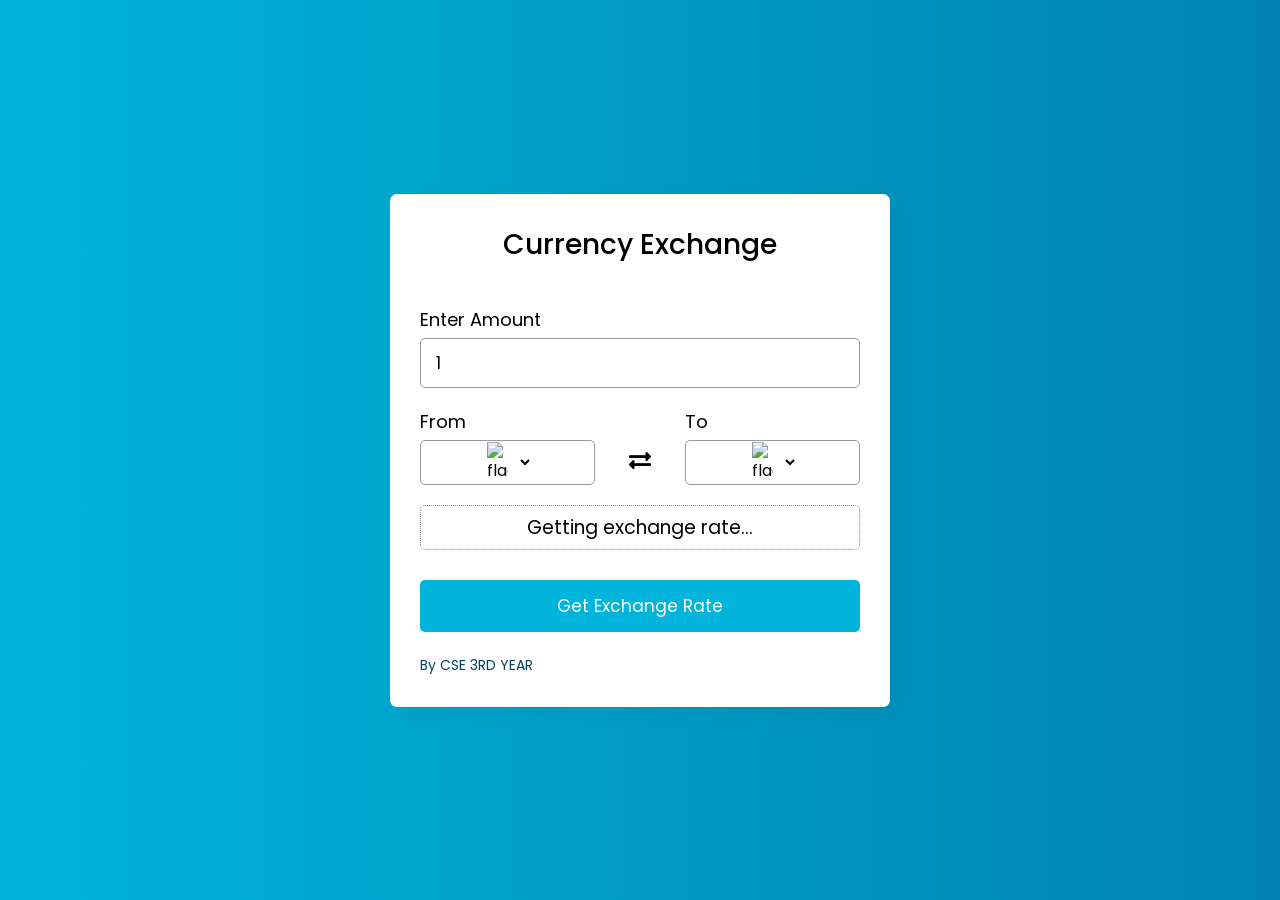
==== index.html @ 102632ce "Add files via upload" ====
<!DOCTYPE html>
<!-- Coding By Ganesh Borade & Yogesh Khadke -->
<html lang="en" dir="ltr">
  <head>
    <meta charset="utf-8">
    <title>Currency Exchange web</title>
    <link rel="stylesheet" href="style.css">
    <meta name="viewport" content="width=device-width, initial-scale=1.0">
    <!-- FontAweome CDN Link for Icons -->
    <link rel="stylesheet" href="https://cdnjs.cloudflare.com/ajax/libs/font-awesome/5.15.3/css/all.min.css"/>
  </head>
  <body>
    <div class="wrapper">
      <header>Currency Exchange</header>
      <form action="#">
        <div class="amount">
          <p>Enter Amount</p>
          <input type="text" value="1">
        </div>
        <div class="drop-list">
          <div class="from">
            <p>From</p>
            <div class="select-box">
              <img src="https://flagcdn.com/48x36/us.png" alt="flag">
              <select> <!-- Options tag are inserted from JavaScript --> </select>
            </div>
          </div>
          <div class="icon"><i class="fas fa-exchange-alt"></i></div>
          <div class="to">
            <p>To</p>
            <div class="select-box">
              <img src="https://flagcdn.com/48x36/af.png" alt="flag">
              <select> <!-- Options tag are inserted from JavaScript --> </select>
            </div>
          </div>
        </div>
        <div class="exchange-rate">Getting exchange rate...</div>
        <button>Get Exchange Rate</button>
      </form>
      <div class="footer"><a class="footer-text" target="_blank" >By CSE 3RD YEAR</a></div>
    </div>

    <script src="js/country-list.js"></script>
    <script src="js/script.js"></script>

  </body>
</html>
---- style.css ----
/* Import Google Font - Poppins */
@import url('https://fonts.googleapis.com/css2?family=Poppins:wght@400;500;600;700&display=swap');
*{
  margin: 0;
  padding: 0;
  box-sizing: border-box;
  font-family: 'Poppins', sans-serif;
}
body{
  display: flex;
  align-items: center;
  justify-content: center;
  min-height: 100vh;
  padding: 0 10px;
  background-image: linear-gradient(to right, #00b4db, #0083b0);


}
::selection{
  color: #fff;
  background: #675AFE;
}
.wrapper{
  width: 500px;
  padding: 30px;
  border-radius: 7px;
  background: #fff;
  box-shadow: 7px 7px 20px rgba(0, 0, 0, 0.05);
}
.wrapper header{
  font-size: 28px;
  font-weight: 500;
  text-align: center;
}
.wrapper form{
  margin: 40px 0 20px 0;
}
form :where(input, select, button){
  width: 100%;
  outline: none;
  border-radius: 5px;
  border: none;
}
form p{
  font-size: 18px;
  margin-bottom: 5px;
}
form input{
  height: 50px;
  font-size: 17px;
  padding: 0 15px;
  border: 1px solid #999;
}
form input:focus{
  padding: 0 14px;
  border: 2px solid #0083b0;
}
form .drop-list{
  display: flex;
  margin-top: 20px;
  align-items: center;
  justify-content: space-between;
}
.drop-list .select-box{
  display: flex;
  width: 175px;
  height: 45px;
  align-items: center;
  border-radius: 5px;
  justify-content: center;
  border: 1px solid #999;
}
.select-box img{
  max-width: 21px;
}
.select-box select{
  width: auto;
  font-size: 20px;
  background: none;
  margin: 0 -5px 0 5px;
}
.select-box select::-webkit-scrollbar{
  width: 8px;
}
.select-box select::-webkit-scrollbar-track{
  background: #fff;
}
.select-box select::-webkit-scrollbar-thumb{
  background: #888;
  border-radius: 8px;
  border-right: 2px solid #ffffff;
}
.drop-list .icon{
  cursor: pointer;
  margin-top: 30px;
  font-size: 22px;
}
form .exchange-rate{
  border: 1px dotted gray;
  border-radius: 5px;
  padding: 7px;
  display: flex;
  justify-content: center;
  align-items: center;
  font-size: 19px;
  margin: 20px 0 30px;
}
form button{
  height: 52px;
  color: #fff;
  font-size: 17px;
  cursor: pointer;
  background: #00b4db;
  transition: all 0.5s;
}
form button:hover{
  background: #049bce;

}



.footer .footer-text{
  text-decoration: none;
  font-size: 14px;
  font-weight: 400;
  color: #024359;
  transition: all 0.5s;
}
.footer .footer-text:hover{
  color: #035c7a;
}

@media (max-width: 700px){
  
.wrapper{
  width: 370px;
}


.drop-list .select-box{
  width: 115px;
  height: 45px;
}


}
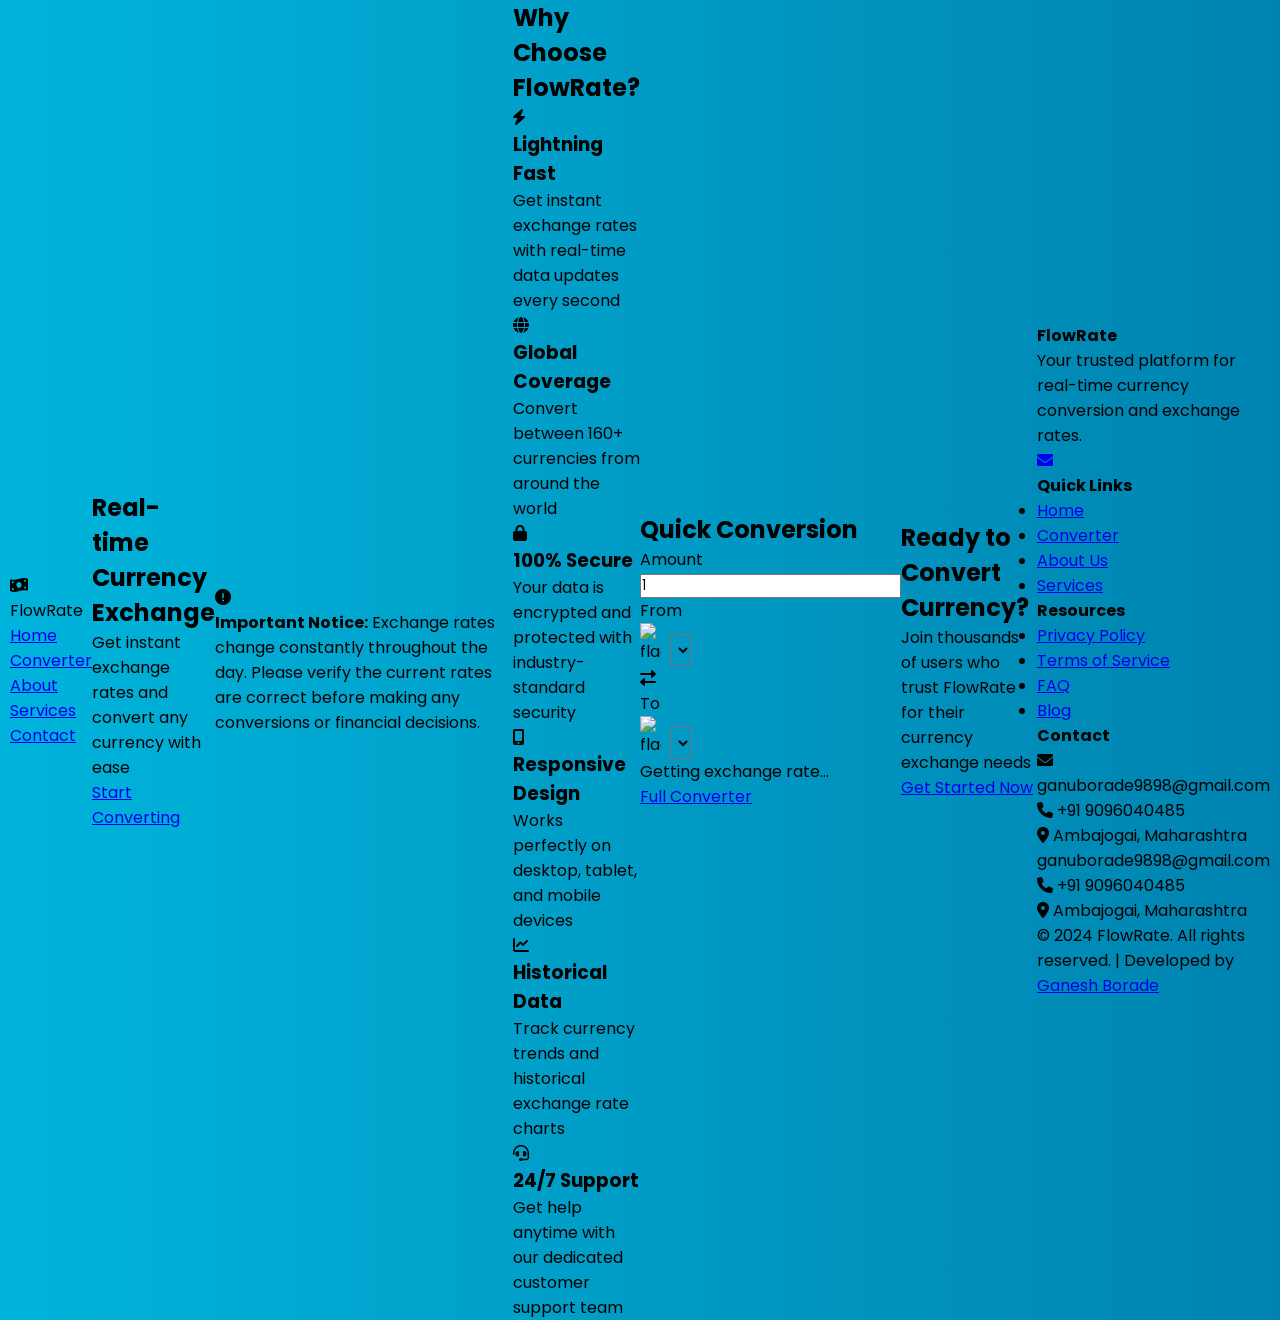
==== commit 1c44f162: "Update index.html" ====
--- a/index.html
+++ b/index.html
@@ -1,47 +1,200 @@
 <!DOCTYPE html>
-<!-- Coding By Ganesh Borade & Yogesh Khadke -->
 <html lang="en" dir="ltr">
-  <head>
+<head>
     <meta charset="utf-8">
-    <title>Currency Exchange web</title>
+    <meta name="viewport" content="width=device-width, initial-scale=1.0">
+    <title>FlowRate - Professional Currency Exchange</title>
     <link rel="stylesheet" href="style.css">
-    <meta name="viewport" content="width=device-width, initial-scale=1.0">
-    <!-- FontAweome CDN Link for Icons -->
-    <link rel="stylesheet" href="https://cdnjs.cloudflare.com/ajax/libs/font-awesome/5.15.3/css/all.min.css"/>
-  </head>
-  <body>
-    <div class="wrapper">
-      <header>Currency Exchange</header>
-      <form action="#">
-        <div class="amount">
-          <p>Enter Amount</p>
-          <input type="text" value="1">
-        </div>
-        <div class="drop-list">
-          <div class="from">
-            <p>From</p>
-            <div class="select-box">
-              <img src="https://flagcdn.com/48x36/us.png" alt="flag">
-              <select> <!-- Options tag are inserted from JavaScript --> </select>
-            </div>
-          </div>
-          <div class="icon"><i class="fas fa-exchange-alt"></i></div>
-          <div class="to">
-            <p>To</p>
-            <div class="select-box">
-              <img src="https://flagcdn.com/48x36/af.png" alt="flag">
-              <select> <!-- Options tag are inserted from JavaScript --> </select>
-            </div>
-          </div>
-        </div>
-        <div class="exchange-rate">Getting exchange rate...</div>
-        <button>Get Exchange Rate</button>
-      </form>
-      <div class="footer"><a class="footer-text" target="_blank" >By CSE 3RD YEAR</a></div>
-    </div>
+    <link rel="stylesheet" href="https://cdnjs.cloudflare.com/ajax/libs/font-awesome/6.0.0/css/all.min.css"/>
+    <link rel="stylesheet" href="https://cdnjs.cloudflare.com/ajax/libs/animate.css/4.1.1/animate.min.css"/>
+</head>
+<body>
+    <!-- Navigation Bar -->
+    <nav class="navbar">
+        <div class="nav-container">
+            <div class="logo">
+                <i class="fas fa-money-bill-wave"></i> FlowRate
+            </div>
+            <div class="menu-toggle" id="menuToggle">
+                <span></span>
+                <span></span>
+                <span></span>
+            </div>
+            <ul class="menu" id="menu">
+                <li><a href="index.html" class="active">Home</a></li>
+                <li><a href="converter.html">Converter</a></li>
+                <li><a href="about.html">About</a></li>
+                <li><a href="services.html">Services</a></li>
+                <li><a href="contact.html">Contact</a></li>
+            </ul>
+        </div>
+    </nav>
+
+    <!-- Hero Section -->
+    <section class="hero">
+        <div class="hero-content animate__animated animate__fadeInUp">
+            <h1>Real-time Currency Exchange</h1>
+            <p>Get instant exchange rates and convert any currency with ease</p>
+            <a href="converter.html" class="btn btn-primary">Start Converting</a>
+        </div>
+        <div class="hero-background">
+            <div class="circle circle1"></div>
+            <div class="circle circle2"></div>
+            <div class="circle circle3"></div>
+        </div>
+    </section>
+
+    <!-- Announcement Banner -->
+    <section class="announcement-banner">
+        <div class="container">
+            <div class="alert alert-info">
+                <i class="fas fa-exclamation-circle"></i>
+                <div class="alert-content">
+                    <strong>Important Notice:</strong> Exchange rates change constantly throughout the day. Please verify the current rates are correct before making any conversions or financial decisions.
+                </div>
+            </div>
+        </div>
+    </section>
+
+    <!-- Features Section -->
+    <section class="features">
+        <div class="container">
+            <h2 class="section-title">Why Choose FlowRate?</h2>
+            <div class="features-grid">
+                <div class="feature-card animate__animated animate__fadeInUp">
+                    <div class="feature-icon">
+                        <i class="fas fa-bolt"></i>
+                    </div>
+                    <h3>Lightning Fast</h3>
+                    <p>Get instant exchange rates with real-time data updates every second</p>
+                </div>
+                <div class="feature-card animate__animated animate__fadeInUp">
+                    <div class="feature-icon">
+                        <i class="fas fa-globe"></i>
+                    </div>
+                    <h3>Global Coverage</h3>
+                    <p>Convert between 160+ currencies from around the world</p>
+                </div>
+                <div class="feature-card animate__animated animate__fadeInUp">
+                    <div class="feature-icon">
+                        <i class="fas fa-lock"></i>
+                    </div>
+                    <h3>100% Secure</h3>
+                    <p>Your data is encrypted and protected with industry-standard security</p>
+                </div>
+                <div class="feature-card animate__animated animate__fadeInUp">
+                    <div class="feature-icon">
+                        <i class="fas fa-mobile-alt"></i>
+                    </div>
+                    <h3>Responsive Design</h3>
+                    <p>Works perfectly on desktop, tablet, and mobile devices</p>
+                </div>
+                <div class="feature-card animate__animated animate__fadeInUp">
+                    <div class="feature-icon">
+                        <i class="fas fa-chart-line"></i>
+                    </div>
+                    <h3>Historical Data</h3>
+                    <p>Track currency trends and historical exchange rate charts</p>
+                </div>
+                <div class="feature-card animate__animated animate__fadeInUp">
+                    <div class="feature-icon">
+                        <i class="fas fa-headset"></i>
+                    </div>
+                    <h3>24/7 Support</h3>
+                    <p>Get help anytime with our dedicated customer support team</p>
+                </div>
+            </div>
+        </div>
+    </section>
+
+    <!-- Quick Converter Section -->
+    <section class="quick-converter">
+        <div class="container">
+            <h2 class="section-title">Quick Conversion</h2>
+            <div class="converter-preview">
+                <div class="amount-box">
+                    <label>Amount</label>
+                    <input type="number" id="quickAmount" value="1" min="0">
+                </div>
+                <div class="currency-box">
+                    <div class="from-currency">
+                        <label>From</label>
+                        <div class="select-box">
+                            <img src="https://flagcdn.com/48x36/us.png" alt="flag">
+                            <select id="quickFrom"></select>
+                        </div>
+                    </div>
+                    <div class="swap-icon" id="swapQuick">
+                        <i class="fas fa-exchange-alt"></i>
+                    </div>
+                    <div class="to-currency">
+                        <label>To</label>
+                        <div class="select-box">
+                            <img src="https://flagcdn.com/48x36/in.png" alt="flag">
+                            <select id="quickTo"></select>
+                        </div>
+                    </div>
+                </div>
+                <div class="result-box">
+                    <div class="exchange-result" id="quickResult">Getting exchange rate...</div>
+                </div>
+                <a href="converter.html" class="btn btn-secondary">Full Converter</a>
+            </div>
+        </div>
+    </section>
+
+    <!-- CTA Section -->
+    <section class="cta-section">
+        <div class="container">
+            <h2>Ready to Convert Currency?</h2>
+            <p>Join thousands of users who trust FlowRate for their currency exchange needs</p>
+            <a href="converter.html" class="btn btn-light">Get Started Now</a>
+        </div>
+    </section>
+
+    <!-- Footer -->
+    <footer class="footer">
+        <div class="footer-container">
+            <div class="footer-section">
+                <h4>FlowRate</h4>
+                <p>Your trusted platform for real-time currency conversion and exchange rates.</p>
+                <div class="social-links">
+                    <a href="mailto:ganuborade9898@gmail.com"><i class="fas fa-envelope"></i></a>
+                </div>
+            </div>
+            <div class="footer-section">
+                <h4>Quick Links</h4>
+                <ul>
+                    <li><a href="index.html">Home</a></li>
+                    <li><a href="converter.html">Converter</a></li>
+                    <li><a href="about.html">About Us</a></li>
+                    <li><a href="services.html">Services</a></li>
+                </ul>
+            </div>
+            <div class="footer-section">
+                <h4>Resources</h4>
+                <ul>
+                    <li><a href="#">Privacy Policy</a></li>
+                    <li><a href="#">Terms of Service</a></li>
+                    <li><a href="#">FAQ</a></li>
+                    <li><a href="#">Blog</a></li>
+                </ul>
+            </div>
+            <div class="footer-section">
+                <h4>Contact</h4>
+                <p><i class="fas fa-envelope"></i> ganuborade9898@gmail.com</p>
+                <p><i class="fas fa-phone"></i> +91 9096040485</p>
+                <p><i class="fas fa-map-marker-alt"></i> Ambajogai, Maharashtra</p>
+            </div>ganuborade9898@gmail.com</p>
+                <p><i class="fas fa-phone"></i> +91 9096040485</p>
+                <p><i class="fas fa-map-marker-alt"></i> Ambajogai, Maharashtra</p>
+            </div>
+
+            <p>&copy; 2024 FlowRate. All rights reserved. | Developed by <a href="#">Ganesh Borade</a></p>
+        </div>
+    </footer>
 
     <script src="js/country-list.js"></script>
-    <script src="js/script.js"></script>
-
-  </body>
+    <script src="js/main.js"></script>
+</body>
 </html>
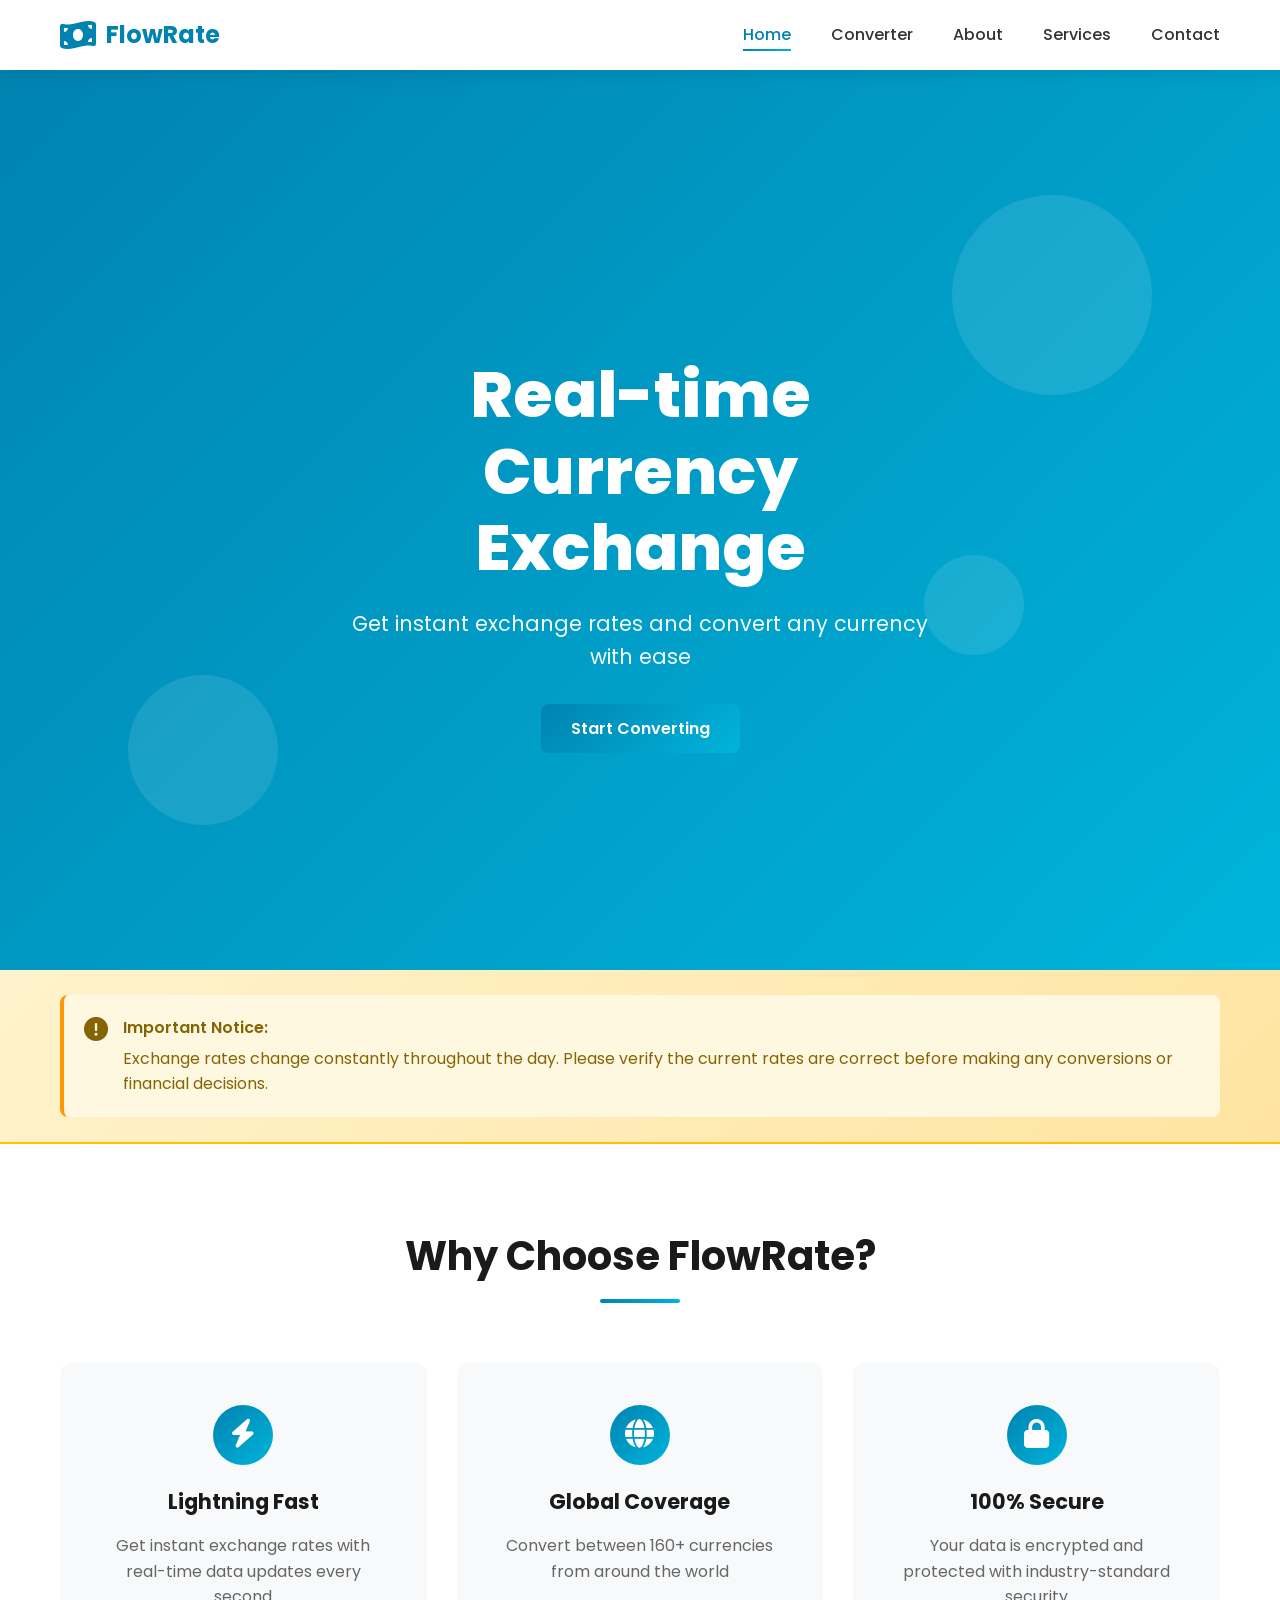
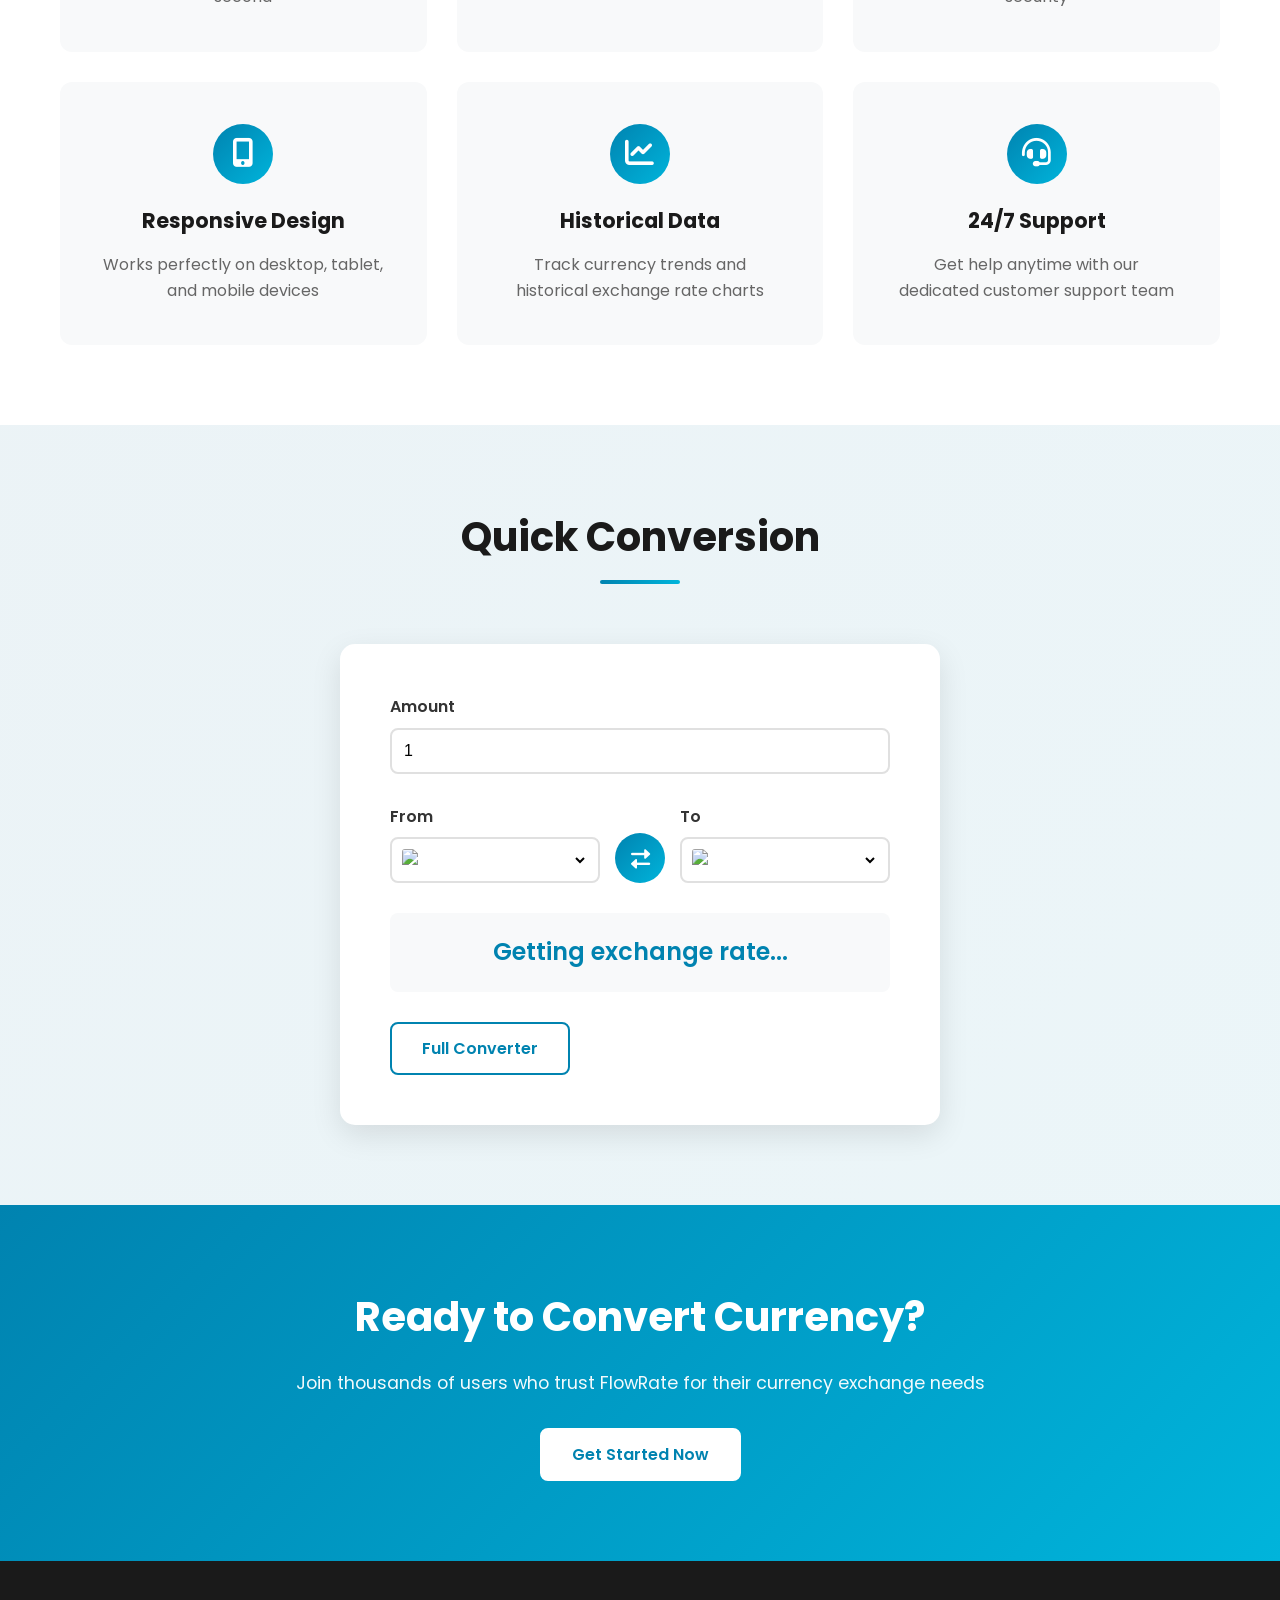
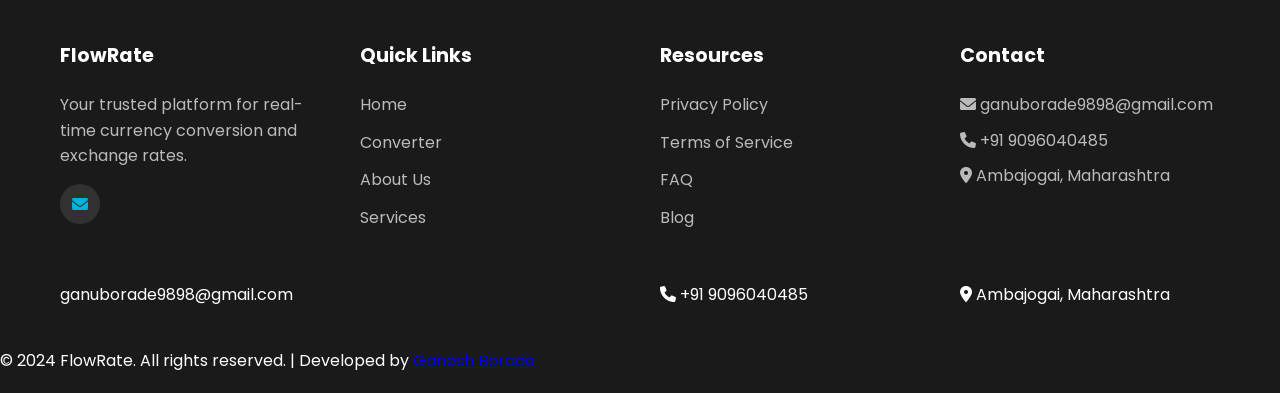
==== commit b2ef5b46: "Update index.html" ====
--- a/index.html
+++ b/index.html
@@ -194,7 +194,7 @@
         </div>
     </footer>
 
-    <script src="js/country-list.js"></script>
-    <script src="js/main.js"></script>
+    <script src="country-list.js"></script>
+    <script src="main.js"></script>
 </body>
 </html>
--- a/style.css
+++ b/style.css
@@ -1,103 +1,1443 @@
-/* Import Google Font - Poppins */
-@import url('https://fonts.googleapis.com/css2?family=Poppins:wght@400;500;600;700&display=swap');
-*{
+/* ==================== GOOGLE FONTS ==================== */
+@import url('https://fonts.googleapis.com/css2?family=Poppins:wght@300;400;500;600;700;800&display=swap');
+
+/* ==================== CSS VARIABLES ==================== */
+:root {
+  --primary-color: #0083b0;
+  --secondary-color: #00b4db;
+  --accent-color: #ff6b6b;
+  --dark-color: #1a1a1a;
+  --light-color: #f8f9fa;
+  --white: #ffffff;
+  --text-dark: #333333;
+  --text-light: #666666;
+  --border-color: #e0e0e0;
+  --shadow: 0 10px 30px rgba(0, 0, 0, 0.1);
+  --shadow-sm: 0 5px 15px rgba(0, 0, 0, 0.08);
+  --transition: all 0.3s ease;
+}
+
+/* ==================== GLOBAL STYLES ==================== */
+* {
   margin: 0;
   padding: 0;
   box-sizing: border-box;
+}
+
+body {
   font-family: 'Poppins', sans-serif;
-}
-body{
+  color: var(--text-dark);
+  line-height: 1.6;
+  background-color: var(--light-color);
+}
+
+html {
+  scroll-behavior: smooth;
+}
+
+::selection {
+  background-color: var(--primary-color);
+  color: var(--white);
+}
+
+/* ==================== UTILITY CLASSES ==================== */
+.container {
+  max-width: 1200px;
+  margin: 0 auto;
+  padding: 0 20px;
+}
+
+.section-title {
+  font-size: 2.5rem;
+  font-weight: 700;
+  text-align: center;
+  margin-bottom: 60px;
+  color: var(--dark-color);
+  position: relative;
+  padding-bottom: 15px;
+}
+
+.section-title::after {
+  content: '';
+  position: absolute;
+  bottom: 0;
+  left: 50%;
+  transform: translateX(-50%);
+  width: 80px;
+  height: 4px;
+  background: linear-gradient(to right, var(--primary-color), var(--secondary-color));
+  border-radius: 2px;
+}
+
+/* ==================== BUTTONS ==================== */
+.btn {
+  padding: 12px 30px;
+  border: none;
+  border-radius: 8px;
+  font-size: 1rem;
+  font-weight: 600;
+  cursor: pointer;
+  transition: var(--transition);
+  display: inline-block;
+  text-decoration: none;
+  text-align: center;
+}
+
+.btn-primary {
+  background: linear-gradient(135deg, var(--primary-color), var(--secondary-color));
+  color: var(--white);
+}
+
+.btn-primary:hover {
+  transform: translateY(-2px);
+  box-shadow: 0 15px 35px rgba(0, 131, 176, 0.3);
+}
+
+.btn-secondary {
+  background-color: var(--white);
+  color: var(--primary-color);
+  border: 2px solid var(--primary-color);
+}
+
+.btn-secondary:hover {
+  background-color: var(--primary-color);
+  color: var(--white);
+}
+
+.btn-light {
+  background-color: var(--white);
+  color: var(--primary-color);
+  border: 2px solid var(--white);
+}
+
+.btn-light:hover {
+  background-color: transparent;
+  color: var(--white);
+}
+
+.btn-convert {
+  width: 100%;
+  padding: 15px;
+  font-size: 1.1rem;
+}
+
+/* ==================== NAVBAR ==================== */
+.navbar {
+  position: sticky;
+  top: 0;
+  z-index: 1000;
+  background: var(--white);
+  box-shadow: var(--shadow-sm);
+}
+
+.nav-container {
+  max-width: 1200px;
+  margin: 0 auto;
+  padding: 0 20px;
+  display: flex;
+  justify-content: space-between;
+  align-items: center;
+  height: 70px;
+}
+
+.logo {
+  font-size: 1.5rem;
+  font-weight: 700;
+  color: var(--primary-color);
+  display: flex;
+  align-items: center;
+  gap: 10px;
+  text-decoration: none;
+}
+
+.logo i {
+  font-size: 2rem;
+}
+
+.menu {
+  display: flex;
+  list-style: none;
+  gap: 40px;
+  align-items: center;
+}
+
+.menu a {
+  color: var(--text-dark);
+  text-decoration: none;
+  font-weight: 500;
+  transition: var(--transition);
+  position: relative;
+}
+
+.menu a::after {
+  content: '';
+  position: absolute;
+  bottom: -5px;
+  left: 0;
+  width: 0;
+  height: 2px;
+  background: linear-gradient(to right, var(--primary-color), var(--secondary-color));
+  transition: width 0.3s ease;
+}
+
+.menu a:hover::after,
+.menu a.active::after {
+  width: 100%;
+}
+
+.menu a:hover,
+.menu a.active {
+  color: var(--primary-color);
+}
+
+.menu-toggle {
+  display: none;
+  flex-direction: column;
+  cursor: pointer;
+  gap: 6px;
+}
+
+.menu-toggle span {
+  width: 25px;
+  height: 3px;
+  background-color: var(--primary-color);
+  border-radius: 3px;
+  transition: var(--transition);
+}
+
+/* ==================== HERO SECTION ==================== */
+.hero {
+  min-height: 100vh;
   display: flex;
   align-items: center;
   justify-content: center;
-  min-height: 100vh;
-  padding: 0 10px;
-  background-image: linear-gradient(to right, #00b4db, #0083b0);
-
-
-}
-::selection{
-  color: #fff;
-  background: #675AFE;
-}
-.wrapper{
-  width: 500px;
+  background: linear-gradient(135deg, var(--primary-color), var(--secondary-color));
+  position: relative;
+  overflow: hidden;
+  padding-top: 70px;
+}
+
+.hero-background {
+  position: absolute;
+  width: 100%;
+  height: 100%;
+  overflow: hidden;
+}
+
+.circle {
+  position: absolute;
+  border-radius: 50%;
+  opacity: 0.1;
+  animation: float 6s ease-in-out infinite;
+}
+
+.circle1 {
+  width: 200px;
+  height: 200px;
+  background: var(--white);
+  top: 10%;
+  right: 10%;
+  animation-delay: 0s;
+}
+
+.circle2 {
+  width: 150px;
+  height: 150px;
+  background: var(--white);
+  bottom: 20%;
+  left: 10%;
+  animation-delay: 2s;
+}
+
+.circle3 {
+  width: 100px;
+  height: 100px;
+  background: var(--white);
+  top: 50%;
+  right: 20%;
+  animation-delay: 4s;
+}
+
+@keyframes float {
+  0%, 100% { transform: translateY(0px); }
+  50% { transform: translateY(-20px); }
+}
+
+.hero-content {
+  text-align: center;
+  color: var(--white);
+  z-index: 1;
+  max-width: 600px;
+}
+
+.hero-content h1 {
+  font-size: 4rem;
+  font-weight: 800;
+  margin-bottom: 20px;
+  line-height: 1.2;
+}
+
+.hero-content p {
+  font-size: 1.3rem;
+  margin-bottom: 30px;
+  opacity: 0.95;
+}
+
+/* ==================== ANNOUNCEMENT BANNER ==================== */
+.announcement-banner {
+  background: linear-gradient(135deg, #fff3cd, #ffe4a1);
+  padding: 25px 0;
+  border-bottom: 2px solid #ffc107;
+}
+
+.alert {
+  display: flex;
+  align-items: flex-start;
+  gap: 15px;
+  padding: 20px;
+  border-radius: 8px;
+  border-left: 4px solid #ffc107;
+}
+
+.alert-info {
+  background-color: #fff8e1;
+  border-left-color: #ff9800;
+  color: #856404;
+}
+
+.alert i {
+  font-size: 1.5rem;
+  margin-top: 2px;
+  flex-shrink: 0;
+}
+
+.alert-content {
+  flex: 1;
+}
+
+.alert-content strong {
+  display: block;
+  margin-bottom: 5px;
+  font-weight: 600;
+}
+
+/* ==================== FEATURES SECTION ==================== */
+.features {
+  padding: 80px 0;
+  background-color: var(--white);
+}
+
+.features-grid {
+  display: grid;
+  grid-template-columns: repeat(auto-fit, minmax(300px, 1fr));
+  gap: 30px;
+}
+
+.feature-card {
+  padding: 40px;
+  background-color: var(--light-color);
+  border-radius: 12px;
+  text-align: center;
+  transition: var(--transition);
+  border: 2px solid transparent;
+}
+
+.feature-card:hover {
+  border-color: var(--primary-color);
+  transform: translateY(-10px);
+  box-shadow: var(--shadow);
+}
+
+.feature-icon {
+  width: 60px;
+  height: 60px;
+  background: linear-gradient(135deg, var(--primary-color), var(--secondary-color));
+  border-radius: 50%;
+  display: flex;
+  align-items: center;
+  justify-content: center;
+  color: var(--white);
+  font-size: 1.8rem;
+  margin: 0 auto 20px;
+}
+
+.feature-card h3 {
+  font-size: 1.3rem;
+  margin-bottom: 15px;
+  color: var(--dark-color);
+}
+
+.feature-card p {
+  color: var(--text-light);
+  line-height: 1.6;
+}
+
+/* ==================== QUICK CONVERTER SECTION ==================== */
+.quick-converter {
+  padding: 80px 0;
+  background: linear-gradient(135deg, rgba(0, 131, 176, 0.05), rgba(0, 180, 219, 0.05));
+}
+
+.converter-preview {
+  background: var(--white);
+  padding: 50px;
+  border-radius: 15px;
+  box-shadow: var(--shadow);
+  max-width: 600px;
+  margin: 0 auto;
+}
+
+.amount-box {
+  margin-bottom: 30px;
+}
+
+.amount-box label,
+.currency-box label,
+.from-currency label,
+.to-currency label {
+  display: block;
+  margin-bottom: 8px;
+  font-weight: 600;
+  color: var(--text-dark);
+}
+
+.amount-box input {
+  width: 100%;
+  padding: 12px;
+  border: 2px solid var(--border-color);
+  border-radius: 8px;
+  font-size: 1rem;
+  transition: var(--transition);
+}
+
+.amount-box input:focus {
+  outline: none;
+  border-color: var(--primary-color);
+  box-shadow: 0 0 0 3px rgba(0, 131, 176, 0.1);
+}
+
+.currency-box {
+  display: flex;
+  gap: 15px;
+  align-items: flex-end;
+  margin-bottom: 30px;
+}
+
+.from-currency,
+.to-currency {
+  flex: 1;
+}
+
+.select-box {
+  display: flex;
+  align-items: center;
+  gap: 10px;
+  padding: 10px;
+  border: 2px solid var(--border-color);
+  border-radius: 8px;
+  transition: var(--transition);
+}
+
+.select-box:focus-within {
+  border-color: var(--primary-color);
+}
+
+.select-box img {
+  width: 30px;
+  height: 22px;
+  object-fit: cover;
+  border-radius: 3px;
+}
+
+.select-box select {
+  flex: 1;
+  border: none;
+  background: none;
+  font-size: 1rem;
+  font-weight: 500;
+  cursor: pointer;
+}
+
+.select-box select:focus {
+  outline: none;
+}
+
+.swap-icon {
+  width: 50px;
+  height: 50px;
+  background: linear-gradient(135deg, var(--primary-color), var(--secondary-color));
+  border-radius: 50%;
+  display: flex;
+  align-items: center;
+  justify-content: center;
+  color: var(--white);
+  cursor: pointer;
+  transition: var(--transition);
+  font-size: 1.2rem;
+  flex-shrink: 0;
+}
+
+.swap-icon:hover {
+  transform: rotate(180deg);
+}
+
+.result-box {
+  background-color: var(--light-color);
+  padding: 20px;
+  border-radius: 8px;
+  margin-bottom: 30px;
+  text-align: center;
+}
+
+.exchange-result {
+  font-size: 1.5rem;
+  font-weight: 600;
+  color: var(--primary-color);
+}
+
+.rate-info {
+  font-size: 0.9rem;
+  color: var(--text-light);
+  margin-top: 10px;
+}
+
+/* ==================== CONVERTER SECTION ==================== */
+.page-header {
+  background: linear-gradient(135deg, var(--primary-color), var(--secondary-color));
+  color: var(--white);
+  padding: 80px 0;
+  text-align: center;
+  margin-top: 70px;
+}
+
+.page-header h1 {
+  font-size: 3rem;
+  margin-bottom: 15px;
+}
+
+.page-header p {
+  font-size: 1.2rem;
+  opacity: 0.9;
+}
+
+.converter-section {
+  padding: 80px 0;
+}
+
+.converter-wrapper {
+  display: grid;
+  grid-template-columns: 2fr 1fr;
+  gap: 40px;
+  align-items: start;
+}
+
+.converter-card {
+  background: var(--white);
+  padding: 40px;
+  border-radius: 15px;
+  box-shadow: var(--shadow);
+}
+
+.converter-card h2 {
+  margin-bottom: 30px;
+  color: var(--dark-color);
+  font-size: 1.8rem;
+}
+
+.form-group {
+  margin-bottom: 25px;
+}
+
+.form-group label {
+  display: block;
+  margin-bottom: 8px;
+  font-weight: 600;
+  color: var(--text-dark);
+}
+
+.form-group input {
+  width: 100%;
+  padding: 12px;
+  border: 2px solid var(--border-color);
+  border-radius: 8px;
+  font-size: 1rem;
+  transition: var(--transition);
+}
+
+.form-group input:focus {
+  outline: none;
+  border-color: var(--primary-color);
+  box-shadow: 0 0 0 3px rgba(0, 131, 176, 0.1);
+}
+
+.currency-selection {
+  display: flex;
+  gap: 15px;
+  align-items: flex-end;
+  margin-bottom: 30px;
+}
+
+.currency-selection .currency-box {
+  flex: 1;
+}
+
+.exchange-btn-container {
+  display: flex;
+  justify-content: center;
+}
+
+.exchange-btn {
+  width: 50px;
+  height: 50px;
+  border: none;
+  background: linear-gradient(135deg, var(--primary-color), var(--secondary-color));
+  border-radius: 50%;
+  color: var(--white);
+  cursor: pointer;
+  transition: var(--transition);
+  font-size: 1.2rem;
+  flex-shrink: 0;
+}
+
+.exchange-btn:hover {
+  transform: rotate(180deg);
+}
+
+.result-section {
+  background-color: var(--light-color);
+  padding: 25px;
+  border-radius: 8px;
+  margin-bottom: 30px;
+  border-left: 4px solid var(--primary-color);
+}
+
+.exchange-rate-display {
+  font-size: 1.4rem;
+  font-weight: 700;
+  color: var(--primary-color);
+  text-align: center;
+}
+
+.info-panel {
+  background: var(--white);
   padding: 30px;
-  border-radius: 7px;
-  background: #fff;
-  box-shadow: 7px 7px 20px rgba(0, 0, 0, 0.05);
-}
-.wrapper header{
-  font-size: 28px;
-  font-weight: 500;
+  border-radius: 15px;
+  box-shadow: var(--shadow);
+}
+
+.info-panel h3 {
+  margin-bottom: 20px;
+  color: var(--dark-color);
+}
+
+.info-content p {
+  margin-bottom: 15px;
+  color: var(--text-light);
+  line-height: 1.8;
+}
+
+.info-content p strong {
+  color: var(--text-dark);
+}
+
+/* ==================== MULTI-CONVERTER SECTION ==================== */
+.multi-converter-section {
+  padding: 80px 0;
+  background-color: var(--light-color);
+}
+
+.multi-converter-grid {
+  max-width: 600px;
+  margin: 0 auto;
+}
+
+.multi-converter-card {
+  background: var(--white);
+  padding: 40px;
+  border-radius: 15px;
+  box-shadow: var(--shadow);
+}
+
+.input-group {
+  margin-bottom: 30px;
+}
+
+.input-group label {
+  display: block;
+  margin-bottom: 8px;
+  font-weight: 600;
+}
+
+.input-group input {
+  width: 100%;
+  padding: 12px;
+  border: 2px solid var(--border-color);
+  border-radius: 8px;
+  font-size: 1rem;
+}
+
+/* ==================== COMPARISON TABLE ==================== */
+.comparison-section {
+  padding: 80px 0;
+}
+
+.table-wrapper {
+  background: var(--white);
+  border-radius: 15px;
+  overflow: hidden;
+  box-shadow: var(--shadow);
+}
+
+.rates-table {
+  width: 100%;
+  border-collapse: collapse;
+}
+
+.rates-table thead {
+  background: linear-gradient(135deg, var(--primary-color), var(--secondary-color));
+  color: var(--white);
+}
+
+.rates-table th {
+  padding: 20px;
+  text-align: left;
+  font-weight: 600;
+}
+
+.rates-table td {
+  padding: 15px 20px;
+  border-bottom: 1px solid var(--border-color);
+}
+
+.rates-table tbody tr:hover {
+  background-color: var(--light-color);
+}
+
+/* ==================== CTA SECTION ==================== */
+.cta-section {
+  background: linear-gradient(135deg, var(--primary-color), var(--secondary-color));
+  color: var(--white);
+  padding: 80px 0;
   text-align: center;
 }
-.wrapper form{
-  margin: 40px 0 20px 0;
-}
-form :where(input, select, button){
+
+.cta-section h2 {
+  font-size: 2.5rem;
+  margin-bottom: 20px;
+}
+
+.cta-section p {
+  font-size: 1.1rem;
+  margin-bottom: 30px;
+  opacity: 0.95;
+}
+
+/* ==================== ABOUT SECTION ==================== */
+.about-section {
+  padding: 80px 0;
+}
+
+.about-content {
+  display: grid;
+  grid-template-columns: 1.5fr 1fr;
+  gap: 60px;
+  align-items: center;
+}
+
+.about-text h2 {
+  font-size: 2.2rem;
+  margin-bottom: 20px;
+  color: var(--dark-color);
+}
+
+.about-text h3 {
+  font-size: 1.4rem;
+  margin-top: 30px;
+  margin-bottom: 15px;
+  color: var(--primary-color);
+}
+
+.about-text p {
+  color: var(--text-light);
+  margin-bottom: 15px;
+  line-height: 1.8;
+}
+
+.about-stats {
+  display: grid;
+  grid-template-columns: repeat(2, 1fr);
+  gap: 20px;
+}
+
+.stat-card {
+  background: linear-gradient(135deg, var(--primary-color), var(--secondary-color));
+  color: var(--white);
+  padding: 30px;
+  border-radius: 12px;
+  text-align: center;
+}
+
+.stat-card h3 {
+  font-size: 2.5rem;
+  margin-bottom: 10px;
+}
+
+.stat-card p {
+  font-size: 0.95rem;
+  opacity: 0.95;
+}
+
+/* ==================== VALUES SECTION ==================== */
+.values-section {
+  padding: 80px 0;
+  background-color: var(--light-color);
+}
+
+.values-grid {
+  display: grid;
+  grid-template-columns: repeat(auto-fit, minmax(280px, 1fr));
+  gap: 30px;
+}
+
+.value-card {
+  background: var(--white);
+  padding: 30px;
+  border-radius: 12px;
+  text-align: center;
+  box-shadow: var(--shadow-sm);
+  transition: var(--transition);
+}
+
+.value-card:hover {
+  transform: translateY(-5px);
+  box-shadow: var(--shadow);
+}
+
+.value-icon {
+  width: 60px;
+  height: 60px;
+  background: linear-gradient(135deg, var(--primary-color), var(--secondary-color));
+  border-radius: 50%;
+  display: flex;
+  align-items: center;
+  justify-content: center;
+  color: var(--white);
+  font-size: 1.8rem;
+  margin: 0 auto 20px;
+}
+
+.value-card h3 {
+  margin-bottom: 10px;
+  color: var(--dark-color);
+}
+
+.value-card p {
+  color: var(--text-light);
+  line-height: 1.6;
+}
+
+/* ==================== TEAM SECTION ==================== */
+.team-section {
+  padding: 80px 0;
+}
+
+.team-grid {
+  display: grid;
+  grid-template-columns: repeat(auto-fit, minmax(300px, 1fr));
+  gap: 40px;
+  max-width: 900px;
+  margin: 0 auto;
+}
+
+.team-card {
+  background: var(--white);
+  padding: 30px;
+  border-radius: 12px;
+  text-align: center;
+  box-shadow: var(--shadow-sm);
+  transition: var(--transition);
+}
+
+.team-card:hover {
+  transform: translateY(-10px);
+  box-shadow: var(--shadow);
+}
+
+.team-image {
+  font-size: 5rem;
+  color: var(--primary-color);
+  margin-bottom: 20px;
+}
+
+.team-card h3 {
+  font-size: 1.4rem;
+  margin-bottom: 5px;
+  color: var(--dark-color);
+}
+
+.team-card > p:nth-of-type(1) {
+  color: var(--primary-color);
+  font-weight: 600;
+  margin-bottom: 15px;
+}
+
+.team-bio {
+  color: var(--text-light);
+  margin-bottom: 20px !important;
+}
+
+.team-socials {
+  display: flex;
+  gap: 10px;
+  justify-content: center;
+}
+
+.team-socials a {
+  width: 40px;
+  height: 40px;
+  border-radius: 50%;
+  background: var(--light-color);
+  display: flex;
+  align-items: center;
+  justify-content: center;
+  color: var(--primary-color);
+  transition: var(--transition);
+  text-decoration: none;
+}
+
+.team-socials a:hover {
+  background: var(--primary-color);
+  color: var(--white);
+}
+
+/* ==================== SERVICES SECTION ==================== */
+.services-section {
+  padding: 80px 0;
+}
+
+.services-grid {
+  display: grid;
+  grid-template-columns: repeat(auto-fit, minmax(320px, 1fr));
+  gap: 30px;
+}
+
+.service-card {
+  background: var(--white);
+  padding: 30px;
+  border-radius: 12px;
+  box-shadow: var(--shadow-sm);
+  transition: var(--transition);
+  border: 2px solid transparent;
+}
+
+.service-card:hover {
+  border-color: var(--primary-color);
+  transform: translateY(-10px);
+  box-shadow: var(--shadow);
+}
+
+.service-icon {
+  font-size: 2.5rem;
+  color: var(--primary-color);
+  margin-bottom: 20px;
+}
+
+.service-card h3 {
+  margin-bottom: 15px;
+  color: var(--dark-color);
+}
+
+.service-card p {
+  color: var(--text-light);
+  margin-bottom: 20px;
+  line-height: 1.6;
+}
+
+.service-link {
+  color: var(--primary-color);
+  text-decoration: none;
+  font-weight: 600;
+  display: inline-flex;
+  align-items: center;
+  gap: 8px;
+  transition: var(--transition);
+}
+
+.service-link:hover {
+  gap: 12px;
+}
+
+/* ==================== PRICING SECTION ==================== */
+.pricing-section {
+  padding: 80px 0;
+  background-color: var(--light-color);
+}
+
+.pricing-grid {
+  display: grid;
+  grid-template-columns: repeat(auto-fit, minmax(300px, 1fr));
+  gap: 30px;
+  max-width: 1000px;
+  margin: 0 auto;
+}
+
+.pricing-card {
+  background: var(--white);
+  padding: 40px;
+  border-radius: 12px;
+  text-align: center;
+  transition: var(--transition);
+  border: 2px solid var(--border-color);
+  position: relative;
+}
+
+.pricing-card.featured {
+  border-color: var(--primary-color);
+  transform: scale(1.05);
+  box-shadow: var(--shadow);
+}
+
+.pricing-card:hover {
+  box-shadow: var(--shadow);
+}
+
+.pricing-card h3 {
+  font-size: 1.5rem;
+  margin-bottom: 20px;
+}
+
+.price {
+  margin-bottom: 30px;
+}
+
+.currency {
+  font-size: 1.2rem;
+  color: var(--text-light);
+}
+
+.amount {
+  font-size: 3rem;
+  font-weight: 700;
+  color: var(--primary-color);
+}
+
+.period {
+  color: var(--text-light);
+  font-size: 1rem;
+}
+
+.badge {
+  position: absolute;
+  top: -12px;
+  left: 50%;
+  transform: translateX(-50%);
+  background: linear-gradient(135deg, var(--primary-color), var(--secondary-color));
+  color: var(--white);
+  padding: 6px 15px;
+  border-radius: 20px;
+  font-size: 0.85rem;
+  font-weight: 600;
+}
+
+.pricing-features {
+  list-style: none;
+  margin: 30px 0;
+  text-align: left;
+}
+
+.pricing-features li {
+  padding: 10px 0;
+  color: var(--text-light);
+  border-bottom: 1px solid var(--border-color);
+}
+
+.pricing-features li:last-child {
+  border-bottom: none;
+}
+
+.pricing-features i {
+  color: var(--primary-color);
+  margin-right: 10px;
+}
+
+.pricing-features i.fa-times {
+  color: #ccc;
+}
+
+.pricing-card .btn {
   width: 100%;
+}
+
+/* ==================== CONTACT SECTION ==================== */
+.contact-section {
+  padding: 80px 0;
+}
+
+.contact-wrapper {
+  display: grid;
+  grid-template-columns: 1fr 1fr;
+  gap: 60px;
+}
+
+.contact-form-container h2,
+.contact-info-container h2 {
+  margin-bottom: 30px;
+  font-size: 1.8rem;
+}
+
+.contact-form input,
+.contact-form textarea {
+  width: 100%;
+  padding: 12px;
+  border: 2px solid var(--border-color);
+  border-radius: 8px;
+  font-family: inherit;
+  transition: var(--transition);
+  margin-bottom: 20px;
+}
+
+.contact-form input:focus,
+.contact-form textarea:focus {
   outline: none;
-  border-radius: 5px;
-  border: none;
-}
-form p{
-  font-size: 18px;
+  border-color: var(--primary-color);
+  box-shadow: 0 0 0 3px rgba(0, 131, 176, 0.1);
+}
+
+.contact-form label {
+  display: block;
+  margin-bottom: 8px;
+  font-weight: 600;
+  color: var(--text-dark);
+}
+
+.info-item {
+  display: flex;
+  gap: 20px;
+  margin-bottom: 30px;
+}
+
+.info-icon {
+  width: 50px;
+  height: 50px;
+  background: linear-gradient(135deg, var(--primary-color), var(--secondary-color));
+  border-radius: 50%;
+  display: flex;
+  align-items: center;
+  justify-content: center;
+  color: var(--white);
+  font-size: 1.3rem;
+  flex-shrink: 0;
+}
+
+.info-content h3 {
   margin-bottom: 5px;
-}
-form input{
-  height: 50px;
-  font-size: 17px;
-  padding: 0 15px;
-  border: 1px solid #999;
-}
-form input:focus{
-  padding: 0 14px;
-  border: 2px solid #0083b0;
-}
-form .drop-list{
-  display: flex;
-  margin-top: 20px;
-  align-items: center;
-  justify-content: space-between;
-}
-.drop-list .select-box{
-  display: flex;
-  width: 175px;
+  color: var(--dark-color);
+}
+
+.info-content p {
+  color: var(--text-light);
+}
+
+.social-links-large {
+  margin-top: 40px;
+  padding-top: 30px;
+  border-top: 2px solid var(--border-color);
+}
+
+.social-links-large h3 {
+  margin-bottom: 15px;
+}
+
+.socials {
+  display: flex;
+  gap: 15px;
+}
+
+.social-btn {
+  width: 45px;
   height: 45px;
-  align-items: center;
-  border-radius: 5px;
+  border-radius: 50%;
+  background: linear-gradient(135deg, var(--primary-color), var(--secondary-color));
+  color: var(--white);
+  display: flex;
+  align-items: center;
   justify-content: center;
-  border: 1px solid #999;
-}
-.select-box img{
-  max-width: 21px;
-}
-.select-box select{
-  width: auto;
-  font-size: 20px;
-  background: none;
-  margin: 0 -5px 0 5px;
-}
-.select-box select::-webkit-scrollbar{
-  width: 8px;
-}
-.select-box select::-webkit-scrollbar-track{
-  background: #fff;
-}
-.select-box select::-webkit-scrollbar-thumb{
-  background: #888;
-  border-radius: 8px;
-  border-right: 2px solid #ffffff;
-}
-.drop-list .icon{
-  cursor: pointer;
-  margin-top: 30px;
-  font-size: 22px;
-}
-form .exchange-rate{
-  border: 1px dotted gray;
-  border-radius: 5px;
+  text-decoration: none;
+  transition: var(--transition);
+}
+
+.social-btn:hover {
+  transform: translateY(-3px);
+}
+
+.map-section {
+  padding: 80px 0;
+  background-color: var(--light-color);
+}
+
+.map-placeholder {
+  width: 100%;
+  height: 400px;
+  background-color: var(--white);
+  border-radius: 12px;
+  display: flex;
+  flex-direction: column;
+  align-items: center;
+  justify-content: center;
+  box-shadow: var(--shadow);
+  color: var(--text-light);
+}
+
+.map-placeholder i {
+  font-size: 3rem;
+  color: var(--primary-color);
+  margin-bottom: 15px;
+}
+
+/* ==================== FAQ SECTION ==================== */
+.faq-section {
+  padding: 80px 0;
+}
+
+.faq-grid {
+  display: grid;
+  grid-template-columns: repeat(auto-fit, minmax(300px, 1fr));
+  gap: 30px;
+}
+
+.faq-item {
+  background: var(--white);
+  padding: 30px;
+  border-radius: 12px;
+  box-shadow: var(--shadow-sm);
+  transition: var(--transition);
+}
+
+.faq-item:hover {
+  box-shadow: var(--shadow);
+  border-left: 4px solid var(--primary-color);
+}
+
+.faq-item h3 {
+  margin-bottom: 15px;
+  color: var(--dark-color);
+}
+
+.faq-item p {
+  color: var(--text-light);
+  line-height: 1.6;
+}
+
+/* ==================== FOOTER ==================== */
+.footer {
+  background: var(--dark-color);
+  color: var(--white);
+  padding: 80px 0 20px;
+}
+
+.footer-container {
+  max-width: 1200px;
+  margin: 0 auto;
+  padding: 0 20px;
+  display: grid;
+  grid-template-columns: repeat(auto-fit, minmax(250px, 1fr));
+  gap: 40px;
+  margin-bottom: 40px;
+}
+
+.footer-section h4 {
+  font-size: 1.2rem;
+  margin-bottom: 20px;
+}
+
+.footer-section p {
+  color: rgba(255, 255, 255, 0.7);
+  margin-bottom: 10px;
+  line-height: 1.6;
+}
+
+.footer-section ul {
+  list-style: none;
+}
+
+.footer-section ul li {
+  margin-bottom: 12px;
+}
+
+.footer-section ul li a {
+  color: rgba(255, 255, 255, 0.7);
+  text-decoration: none;
+  transition: var(--transition);
+}
+
+.footer-section ul li a:hover {
+  color: var(--secondary-color);
+}
+
+.social-links {
+  display: flex;
+  gap: 15px;
+  margin-top: 15px;
+}
+
+.social-links a {
+  width: 40px;
+  height: 40px;
+  background: rgba(255, 255, 255, 0.1);
+  border-radius: 50%;
+  display: flex;
+  align-items: center;
+  justify-content: center;
+  color: var(--secondary-color);
+  text-decoration: none;
+  transition: var(--transition);
+}
+
+.social-links a:hover {
+  background: var(--secondary-color);
+  color: var(--dark-color);
+}
+
+.footer-bottom {
+  border-top: 1px solid rgba(255, 255, 255, 0.1);
+  text-align: center;
+  padding-top: 30px;
+  color: rgba(255, 255, 255, 0.6);
+}
+
+.footer-bottom a {
+  color: var(--secondary-color);
+  text-decoration: none;
+}
+
+.footer-bottom a:hover {
+  text-decoration: underline;
+}
+
+/* ==================== RESPONSIVE DESIGN ==================== */
+@media (max-width: 768px) {
+  .menu-toggle {
+    display: flex;
+  }
+
+  .menu {
+    position: absolute;
+    top: 70px;
+    left: 0;
+    right: 0;
+    flex-direction: column;
+    background: var(--white);
+    padding: 20px;
+    gap: 0;
+    display: none;
+    box-shadow: var(--shadow);
+  }
+
+  .menu.active {
+    display: flex;
+  }
+
+  .menu li {
+    width: 100%;
+    padding: 15px 0;
+    border-bottom: 1px solid var(--border-color);
+  }
+
+  .menu li:last-child {
+    border-bottom: none;
+  }
+
+  .hero-content h1 {
+    font-size: 2.5rem;
+  }
+
+  .hero-content p {
+    font-size: 1rem;
+  }
+
+  .section-title {
+    font-size: 2rem;
+    margin-bottom: 40px;
+  }
+
+  .features,
+  .quick-converter,
+  .cta-section,
+  .about-section,
+  .values-section,
+  .team-section,
+  .services-section,
+  .pricing-section,
+  .contact-section,
+  .faq-section,
+  .comparison-section,
+  .multi-converter-section {
+    padding: 50px 0;
+  }
+
+  .about-content,
+  .converter-wrapper,
+  .contact-wrapper {
+    grid-template-columns: 1fr;
+  }
+
+  .about-stats {
+    grid-template-columns: 1fr;
+  }
+
+  .pricing-card.featured {
+    transform: scale(1);
+  }
+
+  .page-header {
+    padding: 50px 0;
+  }
+
+  .page-header h1 {
+    font-size: 2rem;
+  }
+}
+
+@media (max-width: 480px) {
+  .hero-content h1 {
+    font-size: 1.8rem;
+  }
+
+  .section-title {
+    font-size: 1.5rem;
+  }
+
+  .features-grid,
+  .services-grid,
+  .pricing-grid,
+  .values-grid,
+  .team-grid,
+  .faq-grid {
+    grid-template-columns: 1fr;
+  }
+
+  .currency-selection {
+    flex-direction: column;
+  }
+
+  .exchange-btn-container {
+    order: 3;
+    width: 100%;
+  }
+
+  .exchange-btn {
+    width: 100%;
+    border-radius: 8px;
+  }
+
+  .feat-card {
+    padding: 20px;
+  }
+
+  .footer-container {
+    grid-template-columns: 1fr;
+  }
+}
   padding: 7px;
   display: flex;
   justify-content: center;
@@ -144,4 +1484,4 @@
 }
 
 
-}+}
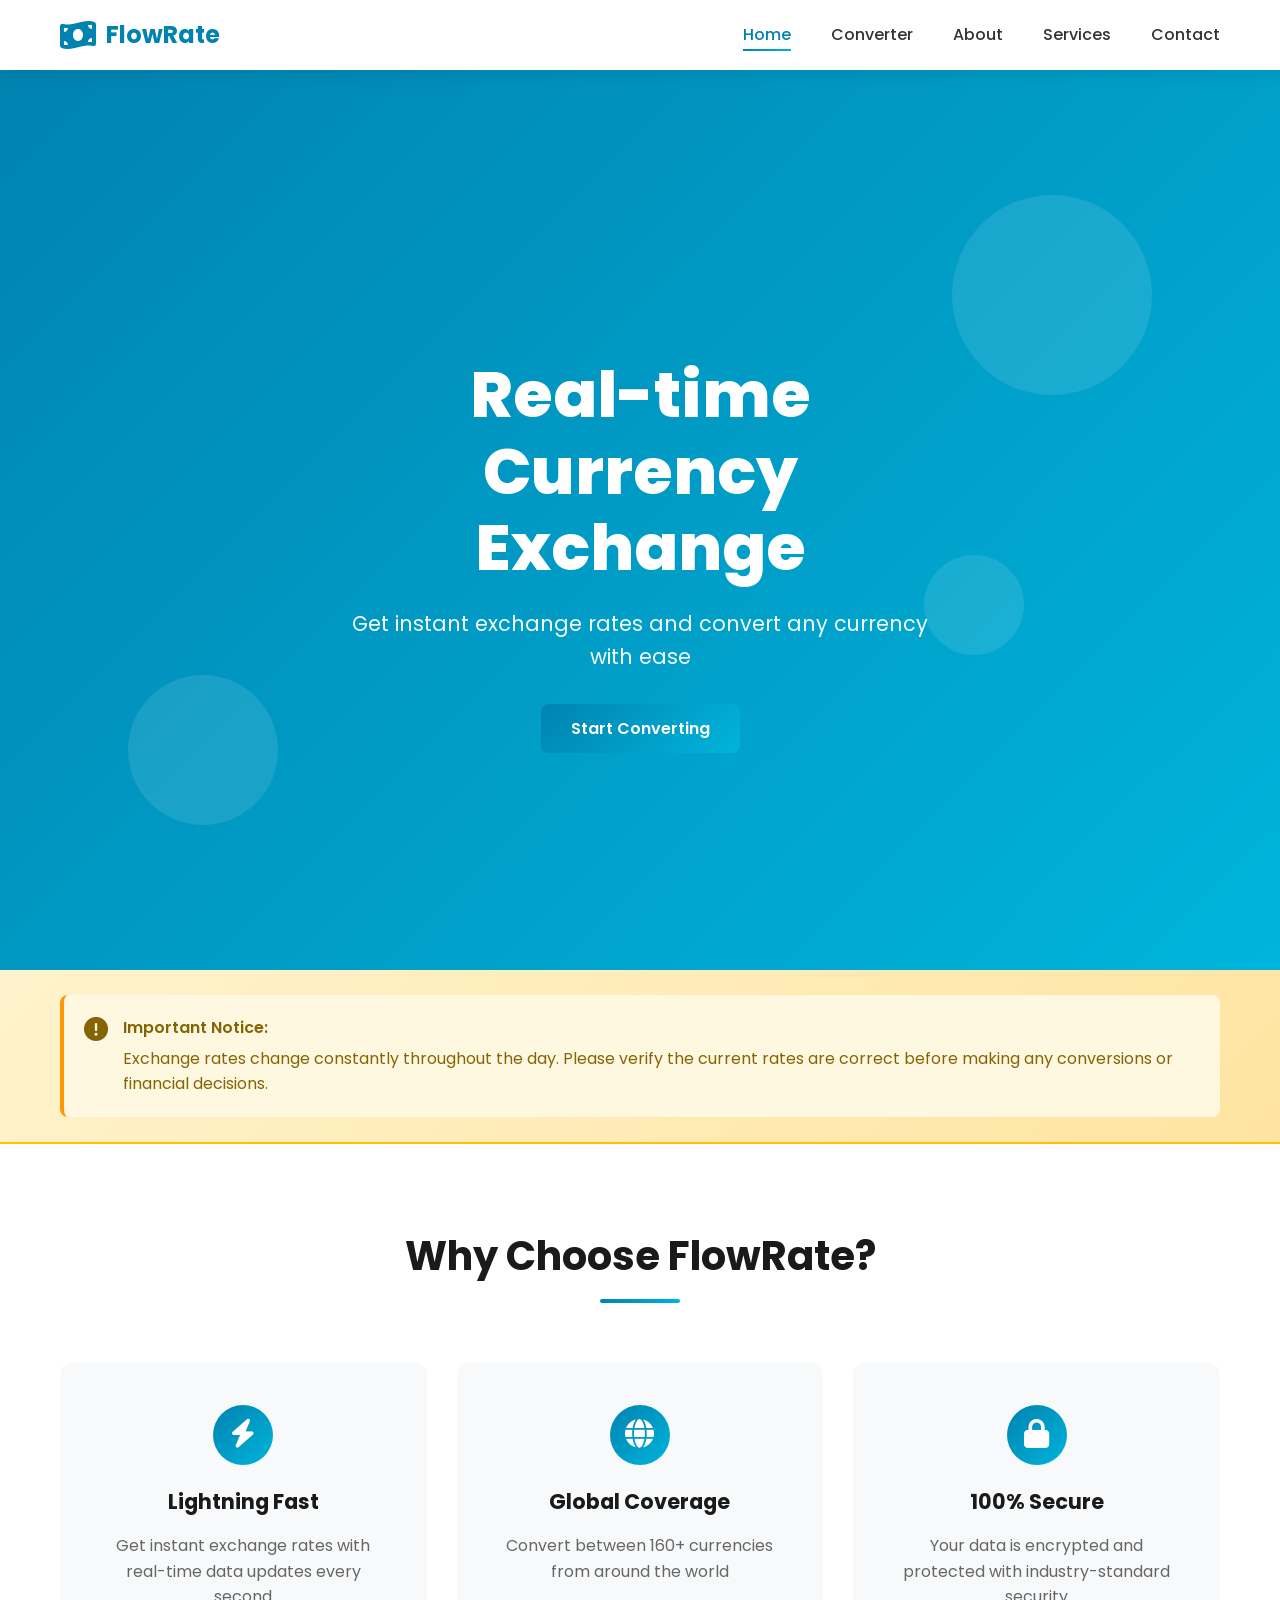
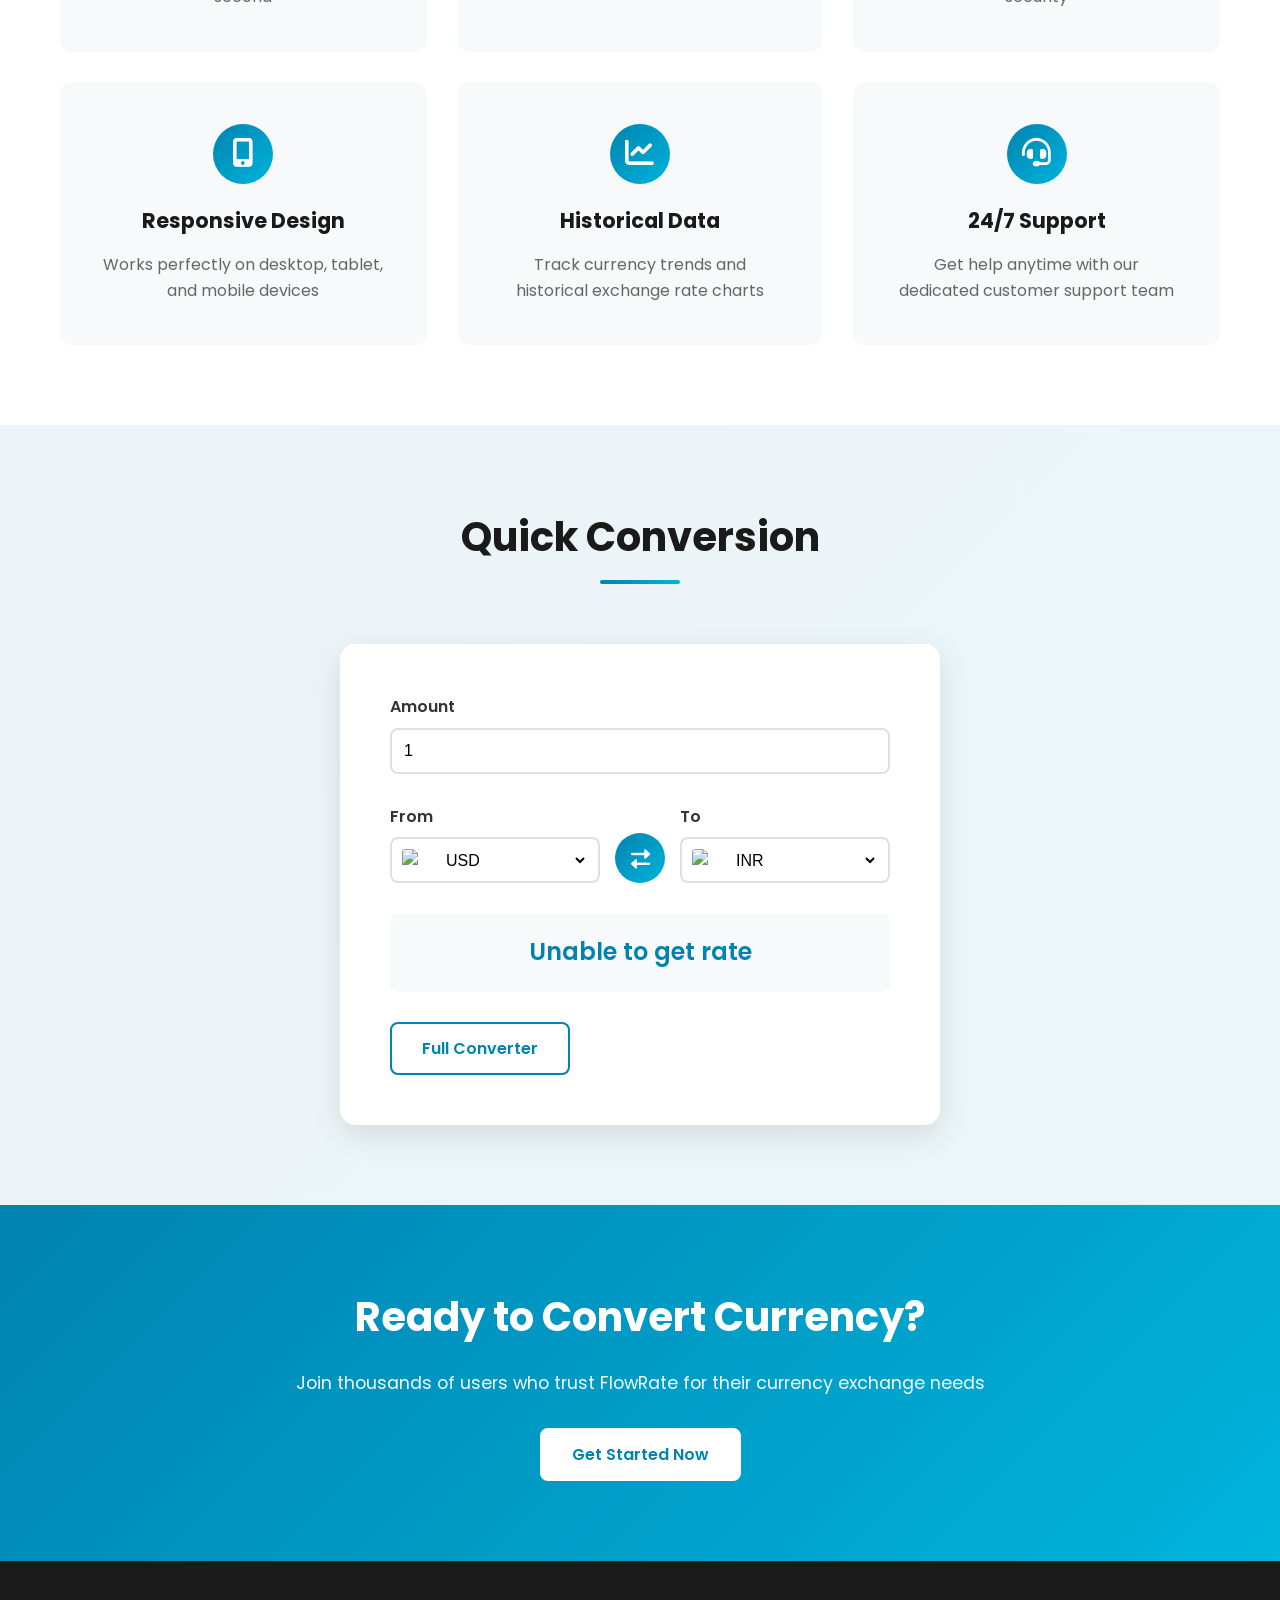
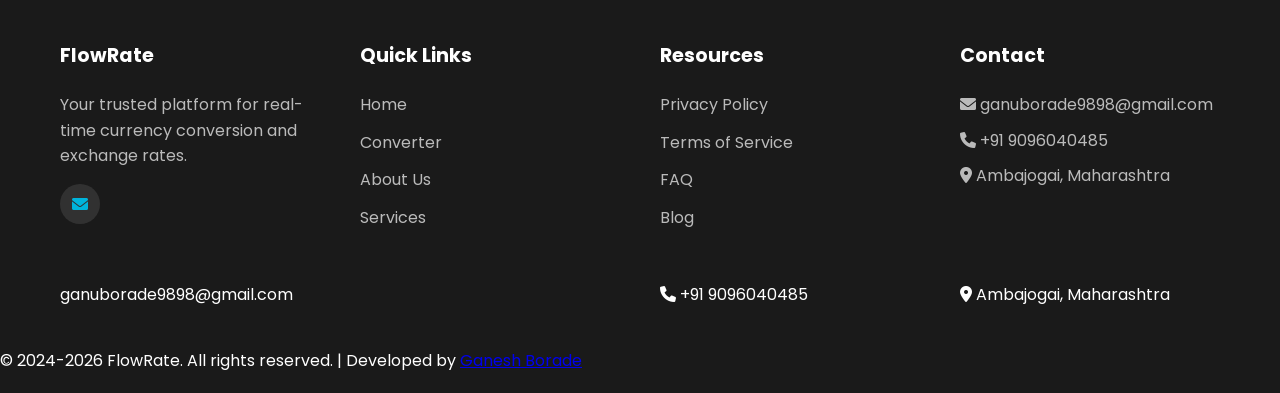
==== commit b8895ab0: "Update HTML structure and content" ====
--- a/index.html
+++ b/index.html
@@ -1,5 +1,5 @@
 <!DOCTYPE html>
-<html lang="en" dir="ltr">
+<html lang="en-in" dir="ltr">
 <head>
     <meta charset="utf-8">
     <meta name="viewport" content="width=device-width, initial-scale=1.0">
@@ -190,7 +190,7 @@
                 <p><i class="fas fa-map-marker-alt"></i> Ambajogai, Maharashtra</p>
             </div>
 
-            <p>&copy; 2024 FlowRate. All rights reserved. | Developed by <a href="#">Ganesh Borade</a></p>
+            <p>&copy; 2024-2026 FlowRate. All rights reserved. | Developed by <a href="#">Ganesh Borade</a></p>
         </div>
     </footer>
 
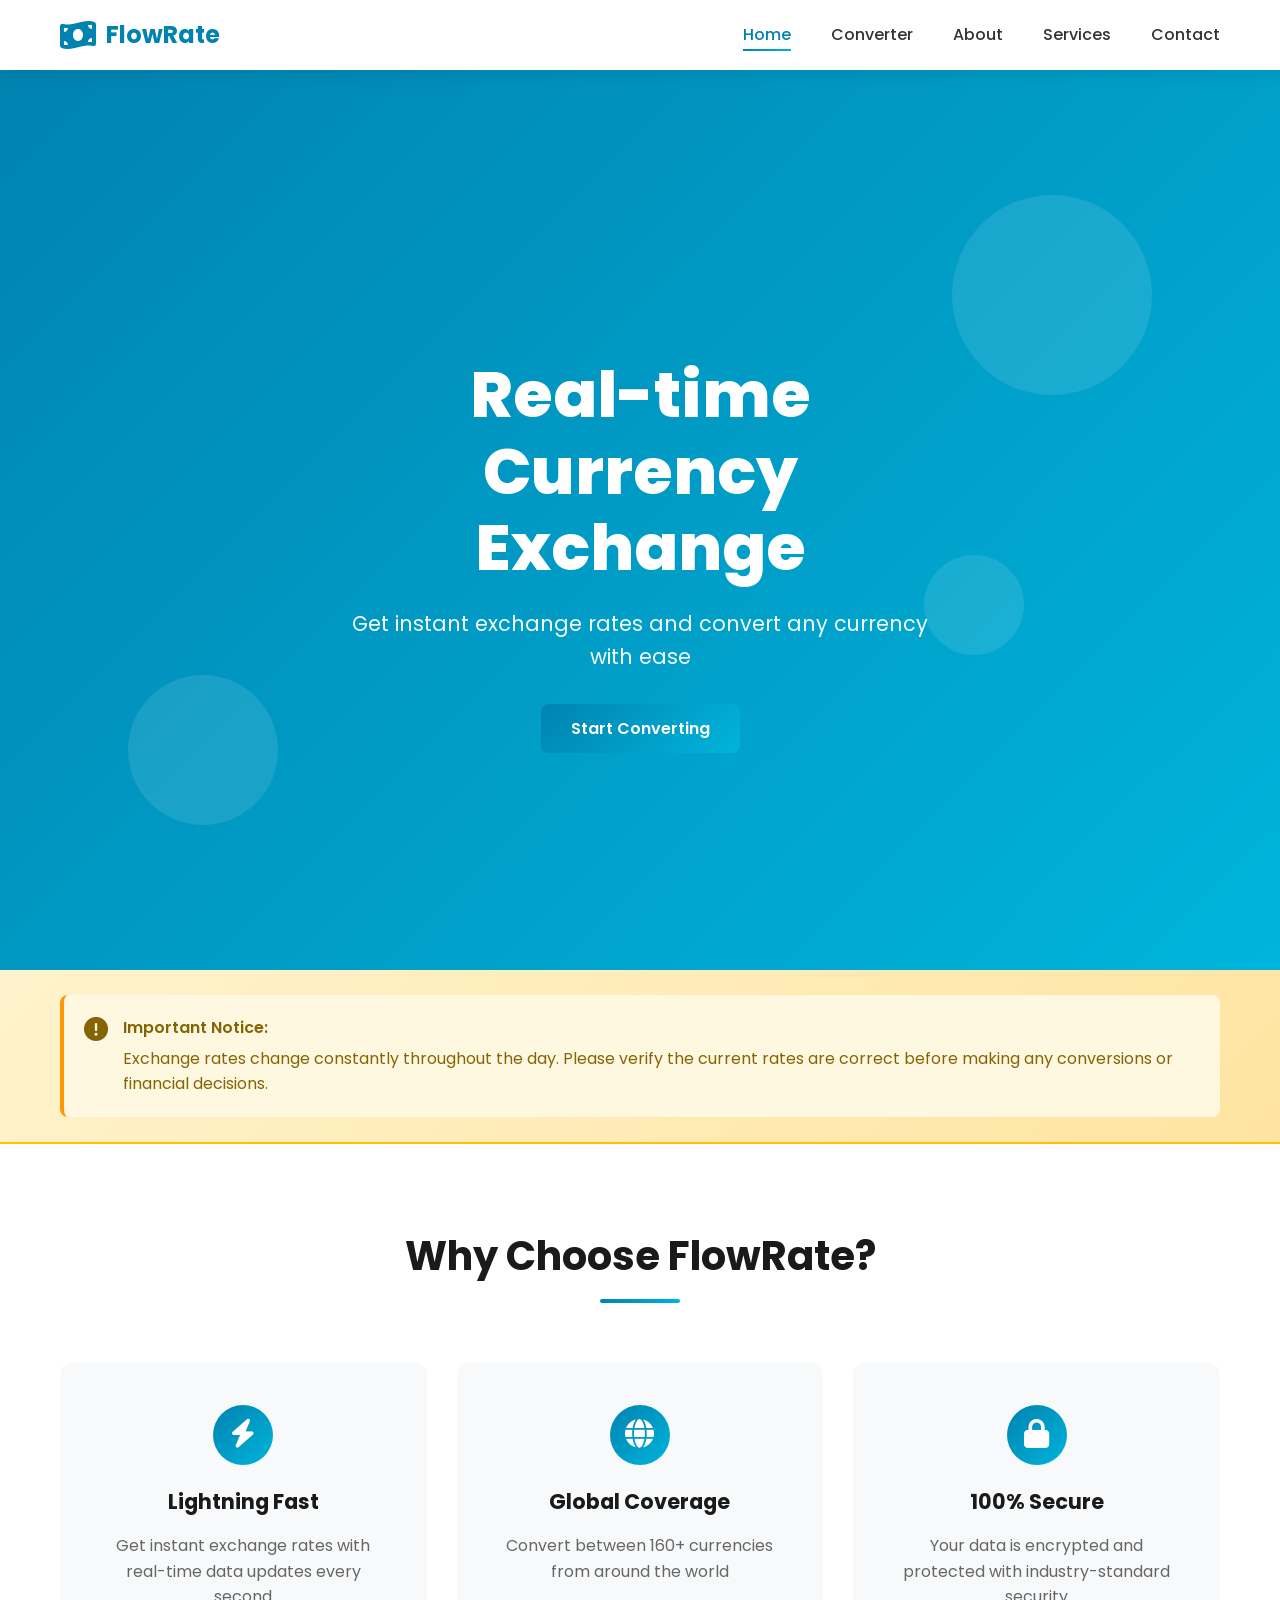
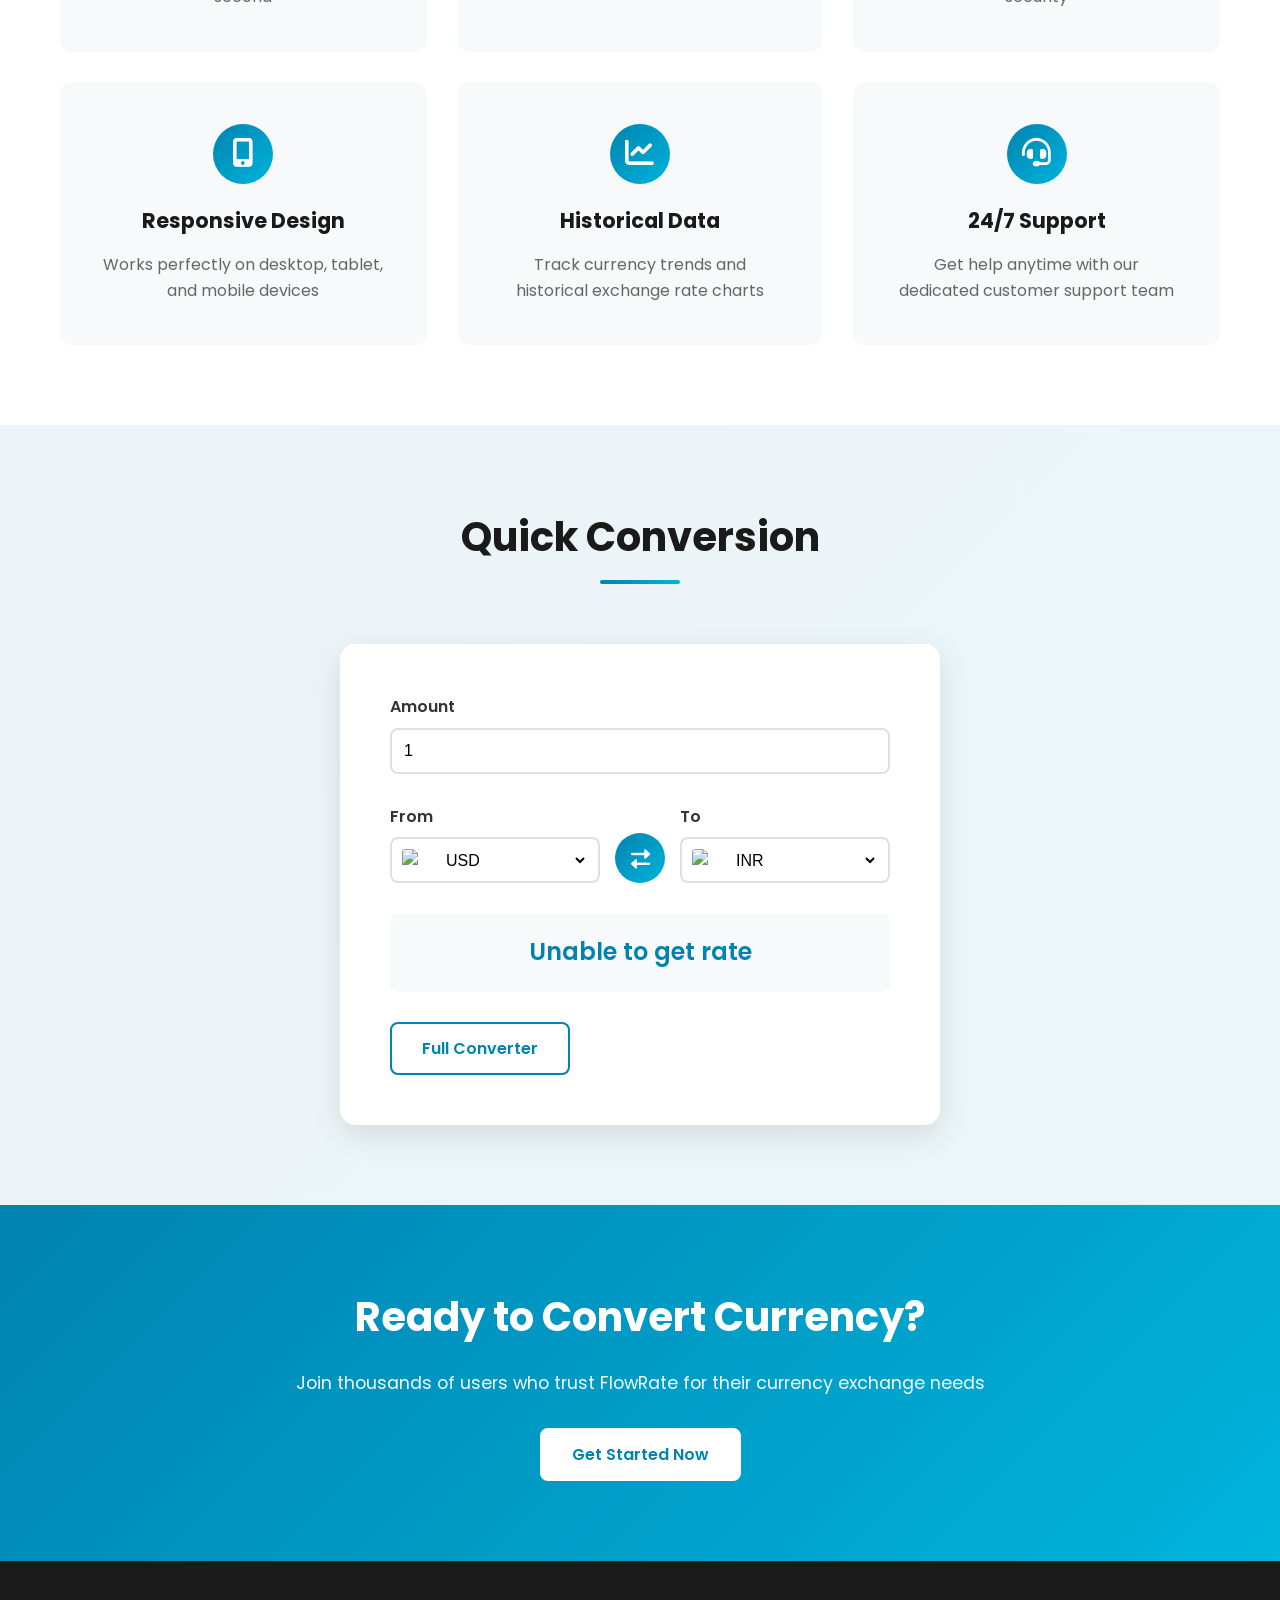
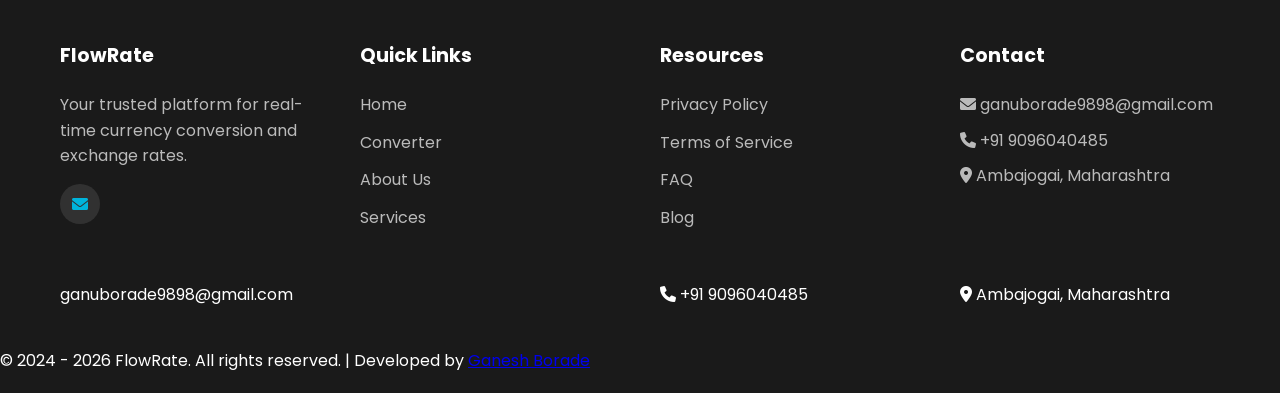
==== commit 15ec25fa: "Update index.html" ====
--- a/index.html
+++ b/index.html
@@ -190,7 +190,7 @@
                 <p><i class="fas fa-map-marker-alt"></i> Ambajogai, Maharashtra</p>
             </div>
 
-            <p>&copy; 2024-2026 FlowRate. All rights reserved. | Developed by <a href="#">Ganesh Borade</a></p>
+            <p>&copy; 2024 - 2026 FlowRate. All rights reserved. | Developed by <a href="#">Ganesh Borade</a></p>
         </div>
     </footer>
 
